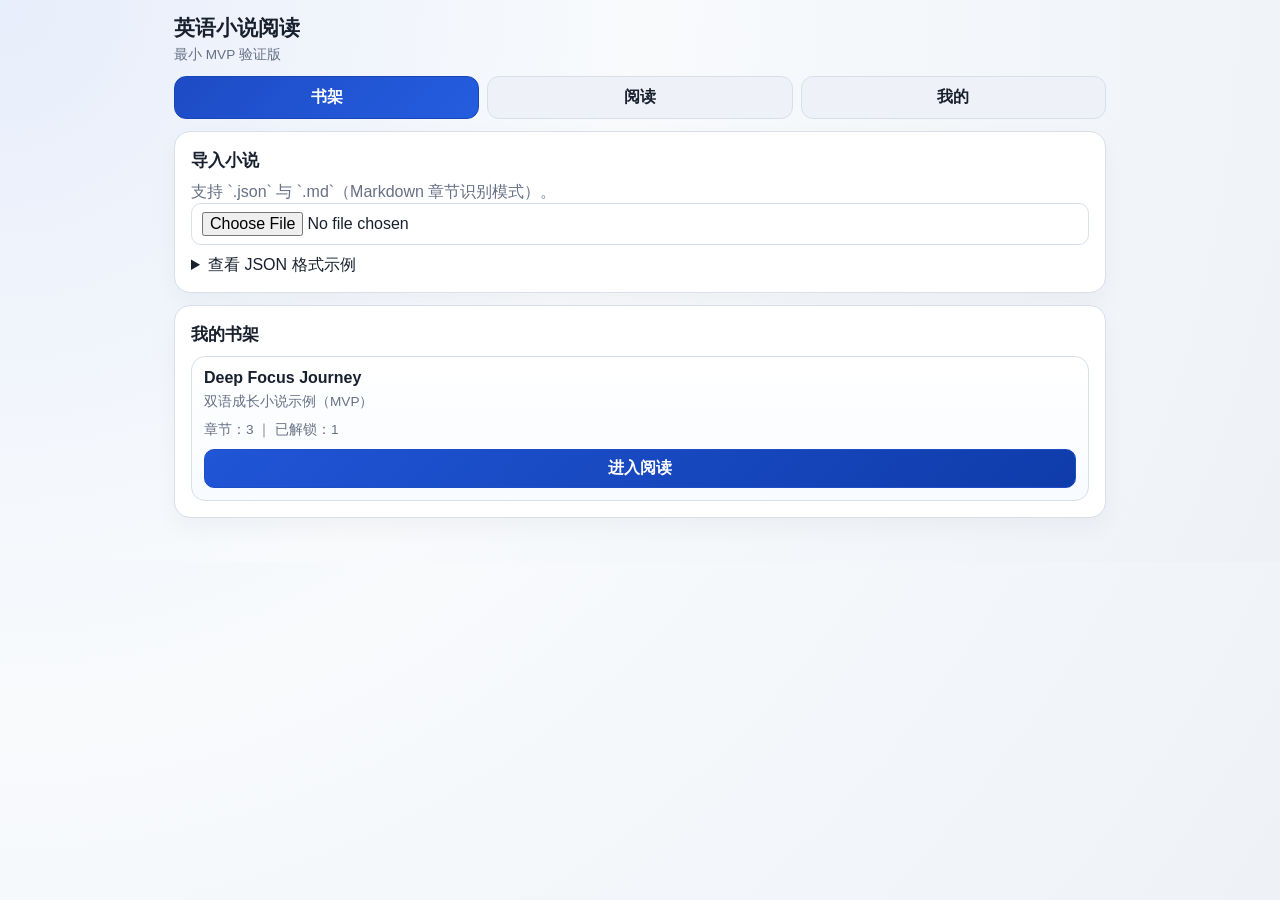
==== index.html @ e7a7b5a4 "first commit" ====
<!doctype html>
<html lang="zh-CN">
<head>
  <meta charset="utf-8">
  <meta name="viewport" content="width=device-width, initial-scale=1, viewport-fit=cover">
  <meta name="theme-color" content="#101318">
  <title>英语小说阅读 MVP</title>
  <link rel="stylesheet" href="./styles.css">
</head>
<body>
  <div class="app-shell">
    <header class="top-nav">
      <div class="brand">
        <h1>英语小说阅读</h1>
        <p>最小 MVP 验证版</p>
      </div>
    </header>

    <nav class="tabs">
      <button data-view="shelf" class="tab-button active">书架</button>
      <button data-view="reader" class="tab-button">阅读</button>
      <button data-view="profile" class="tab-button">我的</button>
    </nav>

    <main class="view-stack">
      <section id="shelf-view" class="view active">
        <div class="card" id="import-card">
          <h2>导入小说</h2>
          <p class="hint">支持 `.json` 与 `.md`（Markdown 章节识别模式）。</p>
          <input id="book-import" type="file" accept=".json,.md,.markdown,text/markdown,application/json">
          <details class="format-details">
            <summary>查看 JSON 格式示例</summary>
            <pre>{
  "id": "book-001",
  "title": "My Novel",
  "wordGoal": 3500,
  "chapters": [
    {
      "title": "Chapter 1",
      "english": "English text...",
      "chinese": "中文文本...",
      "targetWords": [
        {"word": "focus", "translation": "专注"}
      ]
    }
  ]
}</pre>
          </details>
        </div>
        <div class="card">
          <h2>我的书架</h2>
          <div id="bookshelf-list" class="book-grid"></div>
        </div>
      </section>

      <section id="reader-view" class="view reader-view">
        <div id="reader-stage" class="reader-stage ui-hidden">
          <div class="reader-top-bar reader-ui-layer">
            <button id="reader-back" class="ghost-button">返回书架</button>
            <div class="reader-title-block">
              <h2 id="reader-book-title">未选择小说</h2>
              <p id="reader-chapter-title" class="hint">请选择一本书开始阅读</p>
            </div>
            <button id="focus-mode-button" class="ghost-button">专注模式</button>
          </div>

          <div id="reading-panel" class="reading-panel" aria-live="polite"></div>

          <div id="translation-card" class="translation-card hidden reader-ui-layer">
            <div>
              <strong id="translation-word"></strong>
              <p id="translation-meaning"></p>
            </div>
            <button id="speak-word" class="ghost-button">发音</button>
          </div>

          <div id="reader-bottom-sheet" class="reader-bottom-sheet reader-ui-layer">
            <div class="reader-head-inline">
              <select id="chapter-select" aria-label="章节选择"></select>
              <span id="page-indicator">0 / 0</span>
            </div>

            <div class="reader-controls">
              <label>字体
                <input id="font-size" type="range" min="16" max="30" value="20">
              </label>
              <label>
                行距
                <input id="line-height" type="range" min="1.4" max="2.2" step="0.1" value="1.7">
              </label>
              <label class="inline-switch">
                <input id="show-chinese" type="checkbox">
                显示中文对照
              </label>
            </div>

            <div id="chinese-panel" class="chinese-panel hidden"></div>

            <div class="pager">
              <button id="prev-page">上一页</button>
              <button id="next-page">下一页</button>
            </div>

            <div class="chapter-nav">
              <button id="prev-chapter">上一章</button>
              <button id="next-chapter">下一章</button>
            </div>

            <div class="chapter-gate">
              <p id="gate-status">前 30 章需单词过关后解锁下一章。</p>
              <button id="start-quiz" class="primary-button">本章单词过关</button>
            </div>
          </div>
        </div>
      </section>

      <section id="profile-view" class="view">
        <div class="card">
          <h2>学习信息</h2>
          <form id="profile-form" class="profile-form">
            <label>年龄
              <input id="profile-age" type="number" min="7" max="99">
            </label>
            <label>阶段
              <select id="profile-stage">
                <option value="初中">初中</option>
                <option value="高中">高中</option>
                <option value="大学">大学</option>
              </select>
            </label>
            <label>选课方向
              <input id="profile-track" type="text" placeholder="如：理科/文科/综合">
            </label>
            <button type="submit" class="primary-button">保存</button>
          </form>
        </div>

        <div class="card">
          <h2>词汇掌握进度</h2>
          <p id="progress-label">0 / 3500</p>
          <div class="progress-bar">
            <div id="progress-fill"></div>
          </div>
        </div>
      </section>
    </main>
  </div>

  <dialog id="quiz-dialog">
    <form id="quiz-form" method="dialog">
      <h3>章节单词过关</h3>
      <p id="quiz-subtitle"></p>
      <div id="quiz-questions"></div>
      <div class="dialog-actions">
        <button value="cancel" type="button" id="cancel-quiz">取消</button>
        <button value="submit" type="submit" class="primary-button">提交</button>
      </div>
    </form>
  </dialog>

  <dialog id="focus-dialog">
    <h3>iPhone 锁机建议（引导式访问）</h3>
    <ol>
      <li>打开 iPhone「设置 > 辅助功能 > 引导式访问」并启用。</li>
      <li>将密码设置好，回到本 App 页面。</li>
      <li>三击侧边键，选择引导式访问开始，即可限制离开当前页面。</li>
      <li>结束时再次三击侧边键并输入密码。</li>
    </ol>
    <div class="dialog-actions">
      <button id="close-focus-dialog">知道了</button>
    </div>
  </dialog>

  <dialog id="comment-input-dialog" class="comment-dialog">
    <form id="comment-input-form" method="dialog">
      <h3>添加评论</h3>
      <p id="comment-anchor-preview" class="hint"></p>
      <textarea id="comment-text" rows="4" maxlength="200" placeholder="输入评论内容（最多200字）" required></textarea>
      <div class="dialog-actions">
        <button type="button" id="cancel-comment-input">取消</button>
        <button type="submit" class="primary-button">发布</button>
      </div>
    </form>
  </dialog>

  <dialog id="comment-list-dialog" class="comment-list-dialog">
    <div class="comment-sheet">
      <div class="comment-sheet-head">
        <h3 id="comment-list-title">全部评论</h3>
        <button id="close-comment-list" class="ghost-button">关闭</button>
      </div>
      <p id="comment-list-anchor" class="hint"></p>
      <div id="comment-list-body" class="comment-list-body"></div>
      <div class="dialog-actions">
        <button id="add-comment-from-list" class="primary-button">我也说一句</button>
      </div>
    </div>
  </dialog>

  <script src="./config.js"></script>
  <script src="./app.js" defer></script>
</body>
</html>
---- styles.css ----
:root {
  --bg: #f2f4f8;
  --panel: #ffffff;
  --ink: #18202e;
  --muted: #667085;
  --line: #d8dfe9;
  --accent: #2055d6;
  --accent-2: #0f3caa;
  --ok: #0f9d58;

  --reader-bg: #101318;
  --reader-ink: #c7ccd3;
  --reader-muted: #8892a2;
  --reader-panel: rgba(15, 20, 29, 0.88);
  --reader-line: rgba(255, 255, 255, 0.08);
  --badge: #f14b65;
}

* {
  box-sizing: border-box;
}

html,
body {
  margin: 0;
  padding: 0;
  min-height: 100%;
  background: radial-gradient(circle at top left, #e7eefb, #f8fafc 45%, #eef2f7);
  color: var(--ink);
  font-family: "PingFang SC", "SF Pro Display", "Microsoft YaHei", sans-serif;
}

.app-shell {
  width: min(960px, 100%);
  margin: 0 auto;
  padding: 14px 14px 32px;
}

.top-nav {
  display: flex;
  justify-content: space-between;
  align-items: center;
  gap: 12px;
  margin-bottom: 12px;
}

.brand h1 {
  margin: 0;
  font-size: 1.3rem;
}

.brand p {
  margin: 4px 0 0;
  color: var(--muted);
  font-size: 0.85rem;
}

.tabs {
  display: grid;
  grid-template-columns: repeat(3, 1fr);
  gap: 8px;
  margin-bottom: 12px;
}

.tab-button {
  border: 1px solid var(--line);
  background: #eef2f8;
  color: var(--ink);
  padding: 10px;
  border-radius: 12px;
  font-weight: 600;
}

.tab-button.active {
  background: linear-gradient(135deg, #1e4bc5, #245ddf);
  color: #fff;
  border-color: #1845b7;
}

.view {
  display: none;
}

.view.active {
  display: block;
}

.card {
  background: var(--panel);
  border: 1px solid var(--line);
  border-radius: 16px;
  padding: 16px;
  margin-bottom: 12px;
  box-shadow: 0 10px 24px rgba(18, 31, 53, 0.04);
}

.card h2 {
  margin: 0 0 10px;
  font-size: 1.08rem;
}

.hint {
  margin: 0;
  color: var(--muted);
}

.format-details {
  margin-top: 10px;
}

.format-details pre {
  overflow: auto;
  background: #f8fafc;
  border: 1px solid var(--line);
  border-radius: 8px;
  padding: 10px;
  font-size: 0.76rem;
}

.book-grid {
  display: grid;
  grid-template-columns: repeat(auto-fit, minmax(220px, 1fr));
  gap: 10px;
}

.book-item {
  border: 1px solid var(--line);
  border-radius: 14px;
  padding: 12px;
  background: linear-gradient(180deg, #ffffff, #f8fbff);
}

.book-item h3 {
  margin: 0 0 6px;
  font-size: 1rem;
}

.book-item p {
  margin: 0 0 10px;
  color: var(--muted);
  font-size: 0.85rem;
}

.book-item button {
  width: 100%;
}

.reader-view.active {
  display: block;
}

.reader-stage {
  position: fixed;
  inset: 0;
  z-index: 40;
  background: linear-gradient(180deg, #12161d, #0f1319);
  color: var(--reader-ink);
  display: block;
  overflow: hidden;
  --reader-sheet-height: 320px;
  padding-top: env(safe-area-inset-top, 0px);
  padding-bottom: env(safe-area-inset-bottom, 0px);
}

.reader-ui-layer {
  transition: opacity 180ms ease, transform 180ms ease;
}

.reader-stage.ui-hidden .reader-ui-layer {
  opacity: 0;
  pointer-events: none;
}

.reader-stage.ui-hidden .reader-top-bar {
  transform: translateY(-120%);
}

.reader-stage.ui-hidden .reader-bottom-sheet {
  transform: translateY(115%);
}

.reader-stage.ui-hidden .translation-card {
  transform: translateY(120%);
}

.reader-top-bar {
  position: absolute;
  left: 0;
  right: 0;
  top: env(safe-area-inset-top, 0px);
  z-index: 30;
  display: flex;
  align-items: center;
  justify-content: space-between;
  gap: 8px;
  padding: 12px 14px 8px;
  background: linear-gradient(180deg, rgba(8, 10, 16, 0.7), rgba(8, 10, 16, 0));
}

.reader-top-bar h2 {
  margin: 0;
  font-size: 1.1rem;
  color: #f5f7fa;
}

.reader-title-block {
  flex: 1;
  min-width: 0;
}

.reader-title-block .hint {
  color: var(--reader-muted);
  white-space: nowrap;
  overflow: hidden;
  text-overflow: ellipsis;
}

.reading-panel {
  position: absolute;
  inset: 0;
  z-index: 10;
  overflow: auto;
  padding: calc(env(safe-area-inset-top, 0px) + 72px) clamp(12px, 2.5vw, 20px)
    calc(env(safe-area-inset-bottom, 0px) + var(--reader-sheet-height) + 16px);
  line-height: 1.82;
  font-size: 20px;
  color: var(--reader-ink);
  transition: opacity 180ms ease;
  -webkit-user-select: text;
  user-select: text;
}

.reader-stage.ui-hidden .reading-panel {
  padding-top: calc(env(safe-area-inset-top, 0px) + 16px);
  padding-bottom: calc(env(safe-area-inset-bottom, 0px) + 94px);
}

.reading-panel.fade {
  opacity: 0.45;
}

.paragraph {
  margin: 0 0 18px;
  position: relative;
  overflow-wrap: anywhere;
  word-break: break-word;
}

.word {
  cursor: pointer;
  border-radius: 4px;
}

.word:hover {
  background: rgba(54, 110, 239, 0.25);
}

.comment-badge {
  display: inline-flex;
  align-items: center;
  justify-content: center;
  min-width: 26px;
  height: 26px;
  margin-left: 8px;
  padding: 0 6px;
  border-radius: 999px;
  font-size: 0.78rem;
  border: 1px solid rgba(244, 88, 109, 0.9);
  background: rgba(241, 75, 101, 0.16);
  color: #ff6b82;
  vertical-align: text-bottom;
}

.comment-badge.hidden {
  display: none;
}

.translation-card {
  position: absolute;
  left: 14px;
  right: 14px;
  bottom: calc(env(safe-area-inset-bottom, 0px) + min(var(--reader-sheet-height), 58vh) + 12px);
  z-index: 27;
  margin: 0;
  padding: 10px;
  border: 1px solid rgba(56, 133, 255, 0.4);
  background: rgba(28, 53, 98, 0.65);
  border-radius: 12px;
  display: flex;
  justify-content: space-between;
  align-items: center;
  gap: 10px;
}

.translation-card p {
  margin: 4px 0 0;
  color: #dce9ff;
  line-height: 1.45;
}

.translation-card.hidden {
  display: none;
}

.reader-bottom-sheet {
  position: absolute;
  left: 0;
  right: 0;
  bottom: 0;
  z-index: 26;
  background: var(--reader-panel);
  border-top: 1px solid var(--reader-line);
  border-radius: 18px 18px 0 0;
  padding: 12px 14px calc(env(safe-area-inset-bottom, 0px) + 14px);
  backdrop-filter: blur(10px);
  max-height: 52vh;
  overflow: auto;
}

.reader-head-inline {
  display: flex;
  align-items: center;
  justify-content: space-between;
  gap: 8px;
}

.reader-head-inline select {
  flex: 1;
}

.reader-controls {
  display: grid;
  grid-template-columns: 1fr 1fr 1fr;
  gap: 8px;
  margin-top: 10px;
}

.reader-controls label {
  display: grid;
  gap: 6px;
  font-size: 0.85rem;
  color: #cad2de;
}

.chinese-panel {
  margin-top: 8px;
  max-height: 160px;
  overflow: auto;
  border: 1px dashed rgba(255, 255, 255, 0.16);
  border-radius: 12px;
  padding: 10px;
  color: #cad2de;
  background: rgba(255, 255, 255, 0.04);
  line-height: 1.7;
}

.chinese-panel.hidden {
  display: none;
}

.pager {
  margin-top: 10px;
  display: grid;
  grid-template-columns: 1fr 1fr;
  gap: 8px;
}

.chapter-nav {
  margin-top: 10px;
  display: grid;
  grid-template-columns: 1fr 1fr;
  gap: 8px;
}

.chapter-gate {
  margin-top: 10px;
  display: flex;
  align-items: center;
  justify-content: space-between;
  gap: 12px;
}

.chapter-gate p {
  margin: 0;
  color: #cdd6e3;
  font-size: 0.86rem;
}

.profile-form {
  display: grid;
  gap: 10px;
}

.inline-switch {
  display: flex;
  align-items: center;
  gap: 8px;
  border: 1px solid rgba(255, 255, 255, 0.18);
  border-radius: 10px;
  padding: 8px 10px;
  color: #d2d8e3;
  background: rgba(255, 255, 255, 0.06);
}

.inline-switch input {
  width: auto;
  margin: 0;
}

label input,
label select {
  margin-top: 4px;
}

textarea,
input,
select,
button {
  font: inherit;
}

textarea,
input,
select {
  width: 100%;
  border: 1px solid var(--line);
  border-radius: 10px;
  padding: 8px 10px;
  background: #fff;
}

.reader-stage textarea,
.reader-stage input,
.reader-stage select {
  border-color: rgba(255, 255, 255, 0.16);
  background: rgba(255, 255, 255, 0.08);
  color: #e9eef5;
}

button {
  border: 1px solid var(--line);
  background: #f2f5fb;
  padding: 8px 12px;
  border-radius: 10px;
  font-weight: 600;
  color: #22314f;
}

.reader-stage button {
  border-color: rgba(255, 255, 255, 0.2);
  background: rgba(255, 255, 255, 0.08);
  color: #e5eaf2;
}

button:disabled {
  opacity: 0.45;
}

.primary-button {
  background: linear-gradient(135deg, var(--accent), var(--accent-2));
  color: #fff;
  border-color: #1d4ec4;
}

.ghost-button {
  background: transparent;
}

.progress-bar {
  width: 100%;
  height: 14px;
  border: 1px solid var(--line);
  border-radius: 999px;
  background: #eef2fa;
  overflow: hidden;
}

#progress-fill {
  width: 0%;
  height: 100%;
  background: linear-gradient(90deg, #17a36b, #26be84);
  transition: width 200ms ease;
}

dialog {
  border: none;
  border-radius: 14px;
  max-width: min(560px, 92vw);
  width: 100%;
  padding: 16px;
}

dialog::backdrop {
  background: rgba(8, 15, 28, 0.45);
}

#quiz-questions {
  max-height: 48vh;
  overflow: auto;
}

.quiz-question {
  border: 1px solid var(--line);
  border-radius: 10px;
  padding: 10px;
  margin-bottom: 10px;
}

.quiz-question p {
  margin: 0 0 8px;
  font-weight: 600;
}

.quiz-question label {
  display: block;
  margin: 4px 0;
}

.dialog-actions {
  margin-top: 12px;
  display: flex;
  justify-content: flex-end;
  gap: 8px;
}

.comment-dialog textarea {
  width: 100%;
  border-radius: 10px;
  border: 1px solid #ccd4e2;
  padding: 10px;
}

.comment-list-dialog {
  max-width: min(760px, 100vw);
  width: 100%;
  margin: 0;
  padding: 0;
  border-radius: 18px 18px 0 0;
  align-self: end;
  background: #0e1218;
  color: #d9dee7;
}

.comment-sheet {
  padding: 14px;
}

.comment-sheet-head {
  display: flex;
  align-items: center;
  justify-content: space-between;
}

.comment-sheet-head h3 {
  margin: 0;
}

.comment-list-body {
  margin-top: 10px;
  max-height: 48vh;
  overflow: auto;
  display: grid;
  gap: 10px;
}

.comment-item {
  border: 1px solid rgba(255, 255, 255, 0.1);
  border-radius: 12px;
  padding: 10px;
  background: rgba(255, 255, 255, 0.03);
}

.comment-item p {
  margin: 0 0 8px;
  line-height: 1.55;
}

.comment-meta {
  color: #8f99aa;
  font-size: 0.8rem;
}

body.immersive-mode {
  background: #0f1319;
}

body.immersive-mode .top-nav,
body.immersive-mode .tabs {
  display: none;
}

body.immersive-mode .app-shell {
  width: 100%;
  margin: 0;
  padding: 0;
}

ol {
  margin: 0;
  padding-left: 20px;
  color: #26354f;
}

@media (max-width: 720px) {
  .app-shell {
    padding: 10px 10px 22px;
  }

  .reader-controls {
    grid-template-columns: 1fr;
  }

  .chapter-gate {
    display: grid;
  }

  .reading-panel {
    padding-left: 10px;
    padding-right: 10px;
    padding-bottom: calc(env(safe-area-inset-bottom, 0px) + var(--reader-sheet-height) + 12px);
    line-height: 1.78;
  }

  .reader-stage.ui-hidden .reading-panel {
    padding-top: calc(env(safe-area-inset-top, 0px) + 10px);
  }
}
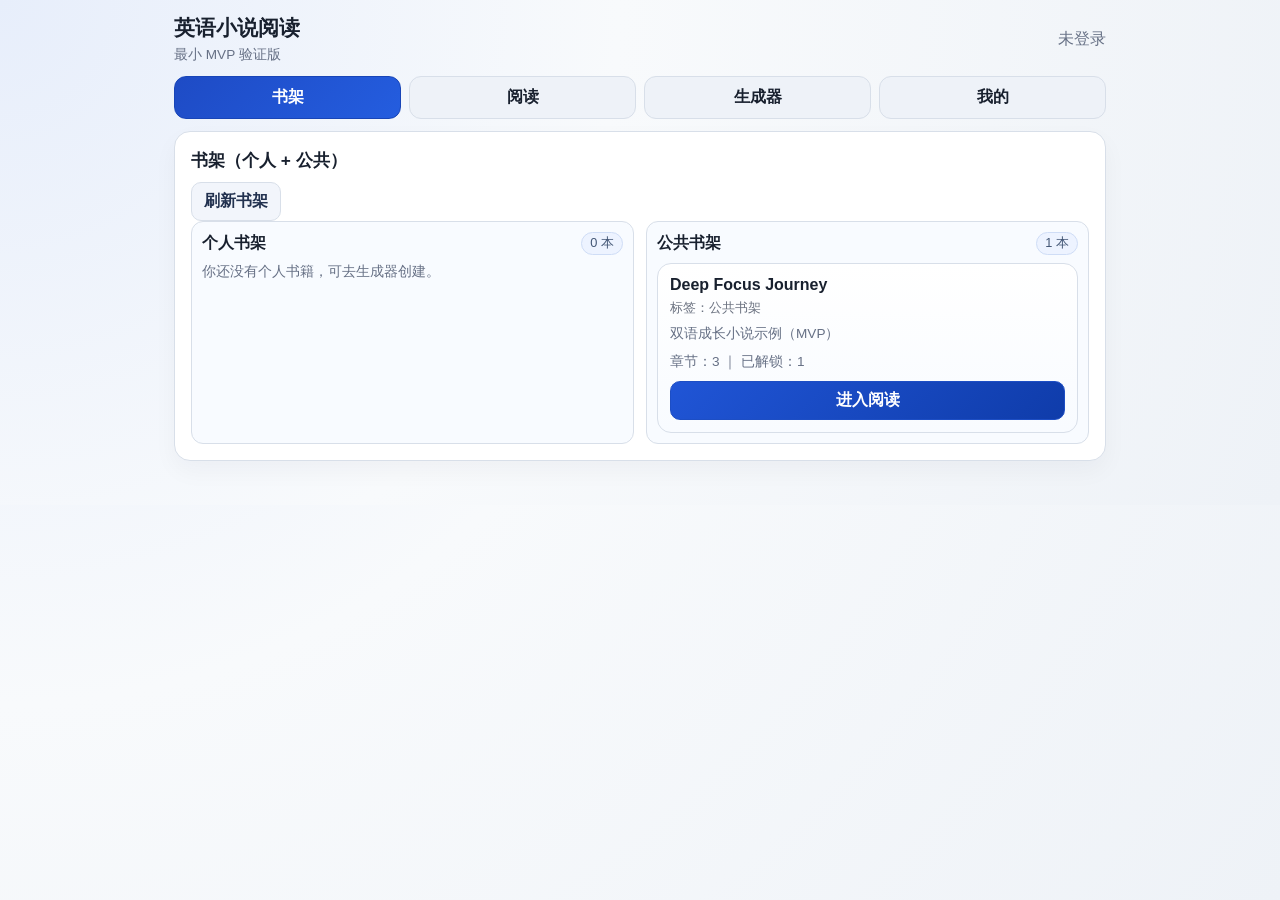
==== commit f355e6d5: "Fix &quot; corruption in reader highlight; add Playwright E2E smoke" ====
--- a/index.html
+++ b/index.html
@@ -4,8 +4,14 @@
   <meta charset="utf-8">
   <meta name="viewport" content="width=device-width, initial-scale=1, viewport-fit=cover">
   <meta name="theme-color" content="#101318">
+  <!-- Extra cache-busting for mobile webviews (e.g., WeChat) -->
+  <meta http-equiv="Cache-Control" content="no-store, no-cache, must-revalidate, proxy-revalidate, max-age=0">
+  <meta http-equiv="Pragma" content="no-cache">
+  <meta http-equiv="Expires" content="0">
+  <link rel="icon" href="data:,">
   <title>英语小说阅读 MVP</title>
-  <link rel="stylesheet" href="./styles.css">
+  <!-- NOTE: bump version when deploying to avoid stale caches -->
+  <link rel="stylesheet" href="./styles.css?v=20260214-3">
 </head>
 <body>
   <div class="app-shell">
@@ -14,11 +20,13 @@
         <h1>英语小说阅读</h1>
         <p>最小 MVP 验证版</p>
       </div>
+      <div id="auth-mini" class="hint">未登录</div>
     </header>
 
     <nav class="tabs">
       <button data-view="shelf" class="tab-button active">书架</button>
       <button data-view="reader" class="tab-button">阅读</button>
+      <button data-view="generator" class="tab-button">生成器</button>
       <button data-view="profile" class="tab-button">我的</button>
     </nav>
 
@@ -48,8 +56,16 @@
           </details>
         </div>
         <div class="card">
-          <h2>我的书架</h2>
-          <div id="bookshelf-list" class="book-grid"></div>
+          <h2>书架（个人 + 公共）</h2>
+          <div id="personal-book-actions" class="actions hidden">
+            <button id="toggle-manage-books" type="button">管理个人书架</button>
+            <button id="batch-delete-books" type="button">批量删除</button>
+            <button id="open-generator" type="button" class="primary-button">去生成器</button>
+          </div>
+          <div class="actions">
+            <button id="refresh-shelf" type="button">刷新书架</button>
+          </div>
+          <div id="bookshelf-list" class="book-grid bookshelf-layout"></div>
         </div>
       </section>
 
@@ -88,6 +104,17 @@
                 行距
                 <input id="line-height" type="range" min="1.4" max="2.2" step="0.1" value="1.7">
               </label>
+              <label>
+                页面颜色
+                <select id="reader-theme">
+                  <option value="paper">纸张米黄</option>
+                  <option value="green">护眼绿色</option>
+                </select>
+              </label>
+              <label class="inline-switch">
+                <input id="night-mode" type="checkbox">
+                夜间模式
+              </label>
               <label class="inline-switch">
                 <input id="show-chinese" type="checkbox">
                 显示中文对照
@@ -115,6 +142,30 @@
       </section>
 
       <section id="profile-view" class="view">
+        <div class="card">
+          <h2>账号</h2>
+          <p id="auth-status-text" class="hint">未登录</p>
+          <form id="auth-form" class="profile-form">
+            <label>手机号（中国大陆）
+              <input id="auth-phone" type="tel" placeholder="13800138000">
+            </label>
+            <div class="actions">
+              <button id="send-otp" type="button">发送验证码</button>
+              <input id="auth-otp" type="text" inputmode="numeric" maxlength="6" placeholder="6位验证码">
+              <button id="verify-otp" type="button" class="primary-button">登录</button>
+              <button id="logout-button" type="button">退出登录</button>
+            </div>
+          </form>
+        </div>
+
+        <div class="card">
+          <h2>本月生成配额</h2>
+          <p id="quota-label">未登录</p>
+          <div class="progress-bar">
+            <div id="quota-fill"></div>
+          </div>
+        </div>
+
         <div class="card">
           <h2>学习信息</h2>
           <form id="profile-form" class="profile-form">
@@ -142,8 +193,28 @@
             <div id="progress-fill"></div>
           </div>
         </div>
+
+        <div class="card">
+          <h2>阅读历史</h2>
+          <p class="hint">按时间倒序，点击可跳转到对应章页</p>
+          <div id="reading-history-list" class="book-grid"></div>
+        </div>
+
+        <div class="card">
+          <h2>书架后台</h2>
+          <p class="hint">上传公共书籍后，读者刷新书架即可看到新书。</p>
+          <div class="actions">
+            <a href="/bookshelf-admin" class="primary-button" style="display:inline-flex;align-items:center;justify-content:center;text-decoration:none;">打开书架后台</a>
+          </div>
+        </div>
       </section>
     </main>
+
+    <nav id="bottom-nav" class="tabs hidden" style="margin-top:12px;">
+      <button data-bottom-nav="shelf" class="tab-button active">书架</button>
+      <button data-bottom-nav="generator" class="tab-button">生成器</button>
+      <button data-bottom-nav="profile" class="tab-button">我的</button>
+    </nav>
   </div>
 
   <dialog id="quiz-dialog">
@@ -197,7 +268,7 @@
     </div>
   </dialog>
 
-  <script src="./config.js"></script>
-  <script src="./app.js" defer></script>
+  <script src="./config.js?v=20260214-3"></script>
+  <script src="./app.js?v=20260214-3" defer></script>
 </body>
 </html>
--- a/styles.css
+++ b/styles.css
@@ -8,11 +8,17 @@
   --accent-2: #0f3caa;
   --ok: #0f9d58;
 
-  --reader-bg: #101318;
-  --reader-ink: #c7ccd3;
-  --reader-muted: #8892a2;
-  --reader-panel: rgba(15, 20, 29, 0.88);
-  --reader-line: rgba(255, 255, 255, 0.08);
+  --reader-bg: #efe2c8;
+  --reader-page: #f8eed8;
+  --reader-ink: #2f2719;
+  --reader-heading: #2f2719;
+  --reader-muted: #756950;
+  --reader-panel: rgba(226, 210, 175, 0.92);
+  --reader-line: rgba(112, 92, 58, 0.2);
+  --reader-top-bg: linear-gradient(180deg, rgba(245, 234, 207, 0.95), rgba(245, 234, 207, 0.1));
+  --reader-btn-bg: rgba(248, 240, 221, 0.88);
+  --reader-btn-border: rgba(114, 96, 63, 0.3);
+  --reader-btn-ink: #3d3222;
   --badge: #f14b65;
 }
 
@@ -57,9 +63,13 @@
 
 .tabs {
   display: grid;
-  grid-template-columns: repeat(3, 1fr);
+  grid-template-columns: repeat(auto-fit, minmax(96px, 1fr));
   gap: 8px;
   margin-bottom: 12px;
+}
+
+.tabs.hidden {
+  display: none;
 }
 
 .tab-button {
@@ -104,6 +114,22 @@
   color: var(--muted);
 }
 
+.hidden {
+  display: none !important;
+}
+
+.actions {
+  display: flex;
+  flex-wrap: wrap;
+  gap: 8px;
+  margin-top: 10px;
+}
+
+.actions input[type="text"],
+.actions input[type="tel"] {
+  min-width: 160px;
+}
+
 .format-details {
   margin-top: 10px;
 }
@@ -121,6 +147,46 @@
   display: grid;
   grid-template-columns: repeat(auto-fit, minmax(220px, 1fr));
   gap: 10px;
+}
+
+.bookshelf-layout {
+  display: grid;
+  gap: 12px;
+}
+
+.shelf-section {
+  border: 1px solid var(--line);
+  border-radius: 12px;
+  padding: 10px;
+  background: #f8fbff;
+}
+
+.shelf-section-head {
+  display: flex;
+  align-items: center;
+  justify-content: space-between;
+  gap: 8px;
+  margin-bottom: 8px;
+}
+
+.shelf-section-head h3 {
+  margin: 0;
+  font-size: 0.98rem;
+}
+
+.shelf-count {
+  font-size: 0.8rem;
+  color: #425675;
+  background: #edf3ff;
+  border: 1px solid #cfddf6;
+  border-radius: 999px;
+  padding: 2px 8px;
+}
+
+.shelf-empty {
+  margin: 0;
+  font-size: 0.85rem;
+  color: var(--muted);
 }
 
 .book-item {
@@ -153,13 +219,56 @@
   position: fixed;
   inset: 0;
   z-index: 40;
-  background: linear-gradient(180deg, #12161d, #0f1319);
+  background: var(--reader-bg);
   color: var(--reader-ink);
   display: block;
   overflow: hidden;
   --reader-sheet-height: 320px;
   padding-top: env(safe-area-inset-top, 0px);
   padding-bottom: env(safe-area-inset-bottom, 0px);
+  transition: background 180ms ease, color 180ms ease;
+}
+
+.reader-stage[data-reader-theme="paper"][data-night="0"] {
+  --reader-bg: #ece0c7;
+  --reader-page: #f8eed8;
+  --reader-ink: #2f2719;
+  --reader-heading: #2f2719;
+  --reader-muted: #756950;
+  --reader-panel: rgba(226, 210, 175, 0.92);
+  --reader-line: rgba(112, 92, 58, 0.2);
+  --reader-top-bg: linear-gradient(180deg, rgba(245, 234, 207, 0.95), rgba(245, 234, 207, 0.1));
+  --reader-btn-bg: rgba(248, 240, 221, 0.88);
+  --reader-btn-border: rgba(114, 96, 63, 0.3);
+  --reader-btn-ink: #3d3222;
+}
+
+.reader-stage[data-reader-theme="green"][data-night="0"] {
+  --reader-bg: #dbe8d5;
+  --reader-page: #edf5e8;
+  --reader-ink: #243224;
+  --reader-heading: #223021;
+  --reader-muted: #5a6f59;
+  --reader-panel: rgba(212, 228, 203, 0.9);
+  --reader-line: rgba(71, 106, 69, 0.2);
+  --reader-top-bg: linear-gradient(180deg, rgba(225, 240, 217, 0.95), rgba(225, 240, 217, 0.1));
+  --reader-btn-bg: rgba(236, 245, 230, 0.9);
+  --reader-btn-border: rgba(66, 109, 63, 0.26);
+  --reader-btn-ink: #294126;
+}
+
+.reader-stage[data-night="1"] {
+  --reader-bg: linear-gradient(180deg, #12161d, #0f1319);
+  --reader-page: #141b26;
+  --reader-ink: #c7ccd3;
+  --reader-heading: #f5f7fa;
+  --reader-muted: #8892a2;
+  --reader-panel: rgba(15, 20, 29, 0.88);
+  --reader-line: rgba(255, 255, 255, 0.08);
+  --reader-top-bg: linear-gradient(180deg, rgba(8, 10, 16, 0.76), rgba(8, 10, 16, 0));
+  --reader-btn-bg: rgba(255, 255, 255, 0.08);
+  --reader-btn-border: rgba(255, 255, 255, 0.2);
+  --reader-btn-ink: #e5eaf2;
 }
 
 .reader-ui-layer {
@@ -194,13 +303,13 @@
   justify-content: space-between;
   gap: 8px;
   padding: 12px 14px 8px;
-  background: linear-gradient(180deg, rgba(8, 10, 16, 0.7), rgba(8, 10, 16, 0));
+  background: var(--reader-top-bg);
 }
 
 .reader-top-bar h2 {
   margin: 0;
   font-size: 1.1rem;
-  color: #f5f7fa;
+  color: var(--reader-heading);
 }
 
 .reader-title-block {
@@ -219,18 +328,67 @@
   position: absolute;
   inset: 0;
   z-index: 10;
-  overflow: auto;
-  padding: calc(env(safe-area-inset-top, 0px) + 72px) clamp(12px, 2.5vw, 20px)
-    calc(env(safe-area-inset-bottom, 0px) + var(--reader-sheet-height) + 16px);
-  line-height: 1.82;
-  font-size: 20px;
-  color: var(--reader-ink);
+  overflow-x: auto;
+  overflow-y: hidden;
+  padding: 0;
+  scroll-snap-type: x mandatory;
+  scroll-behavior: smooth;
+  -webkit-overflow-scrolling: touch;
+  overscroll-behavior-x: contain;
+  overscroll-behavior-y: none;
   transition: opacity 180ms ease;
   -webkit-user-select: text;
   user-select: text;
+  touch-action: pan-x;
+  scrollbar-width: none;
+}
+
+.reading-panel::-webkit-scrollbar {
+  display: none;
+}
+
+.page-track {
+  display: flex;
+  height: 100%;
+  min-height: 100%;
+  will-change: transform;
+}
+
+.page-frame {
+  flex: 0 0 100%;
+  width: 100%;
+  height: 100%;
+  scroll-snap-align: start;
+  scroll-snap-stop: always;
+  /* When UI is visible, reserve space for top bar + bottom sheet so text is never covered. */
+  padding: calc(env(safe-area-inset-top, 0px) + 72px) clamp(12px, 2.5vw, 20px)
+    calc(env(safe-area-inset-bottom, 0px) + var(--reader-sheet-height) + 16px);
+  background: var(--reader-page);
+  overflow: hidden;
+}
+
+.page-content {
+  color: var(--reader-ink);
+  font-size: var(--reader-font-size, 20px);
+  line-height: var(--reader-line-height, 1.7);
+  height: 100%;
+  /* Never vertical-scroll inside a page. Pages should be fully paginated. */
+  overflow: hidden;
+  -webkit-overflow-scrolling: touch;
+  scrollbar-width: none;
+  text-rendering: optimizeLegibility;
+}
+
+.page-content::-webkit-scrollbar {
+  display: none;
 }
 
 .reader-stage.ui-hidden .reading-panel {
+  overflow-y: hidden;
+}
+
+.reader-stage.ui-hidden .page-frame {
+  /* UI hidden: use a smaller fixed padding so more text fits per page. */
   padding-top: calc(env(safe-area-inset-top, 0px) + 16px);
   padding-bottom: calc(env(safe-area-inset-bottom, 0px) + 94px);
 }
@@ -283,8 +441,9 @@
   z-index: 27;
   margin: 0;
   padding: 10px;
-  border: 1px solid rgba(56, 133, 255, 0.4);
-  background: rgba(28, 53, 98, 0.65);
+  border: 1px solid var(--reader-line);
+  background: var(--reader-page);
+  background: color-mix(in srgb, var(--reader-page) 88%, transparent);
   border-radius: 12px;
   display: flex;
   justify-content: space-between;
@@ -294,7 +453,7 @@
 
 .translation-card p {
   margin: 4px 0 0;
-  color: #dce9ff;
+  color: var(--reader-muted);
   line-height: 1.45;
 }
 
@@ -330,7 +489,7 @@
 
 .reader-controls {
   display: grid;
-  grid-template-columns: 1fr 1fr 1fr;
+  grid-template-columns: repeat(auto-fit, minmax(120px, 1fr));
   gap: 8px;
   margin-top: 10px;
 }
@@ -339,18 +498,19 @@
   display: grid;
   gap: 6px;
   font-size: 0.85rem;
-  color: #cad2de;
+  color: var(--reader-muted);
 }
 
 .chinese-panel {
   margin-top: 8px;
   max-height: 160px;
   overflow: auto;
-  border: 1px dashed rgba(255, 255, 255, 0.16);
+  border: 1px dashed var(--reader-line);
   border-radius: 12px;
   padding: 10px;
-  color: #cad2de;
-  background: rgba(255, 255, 255, 0.04);
+  color: var(--reader-muted);
+  background: var(--reader-page);
+  background: color-mix(in srgb, var(--reader-page) 84%, transparent);
   line-height: 1.7;
 }
 
@@ -447,9 +607,13 @@
 }
 
 .reader-stage button {
-  border-color: rgba(255, 255, 255, 0.2);
-  background: rgba(255, 255, 255, 0.08);
-  color: #e5eaf2;
+  border-color: var(--reader-btn-border);
+  background: var(--reader-btn-bg);
+  color: var(--reader-btn-ink);
+}
+
+.reader-stage .primary-button {
+  color: #fff;
 }
 
 button:disabled {
@@ -614,14 +778,9 @@
     display: grid;
   }
 
-  .reading-panel {
-    padding-left: 10px;
-    padding-right: 10px;
+  .page-frame {
+    padding-left: 12px;
+    padding-right: 12px;
     padding-bottom: calc(env(safe-area-inset-bottom, 0px) + var(--reader-sheet-height) + 12px);
-    line-height: 1.78;
   }
-
-  .reader-stage.ui-hidden .reading-panel {
-    padding-top: calc(env(safe-area-inset-top, 0px) + 10px);
-  }
-}
+}
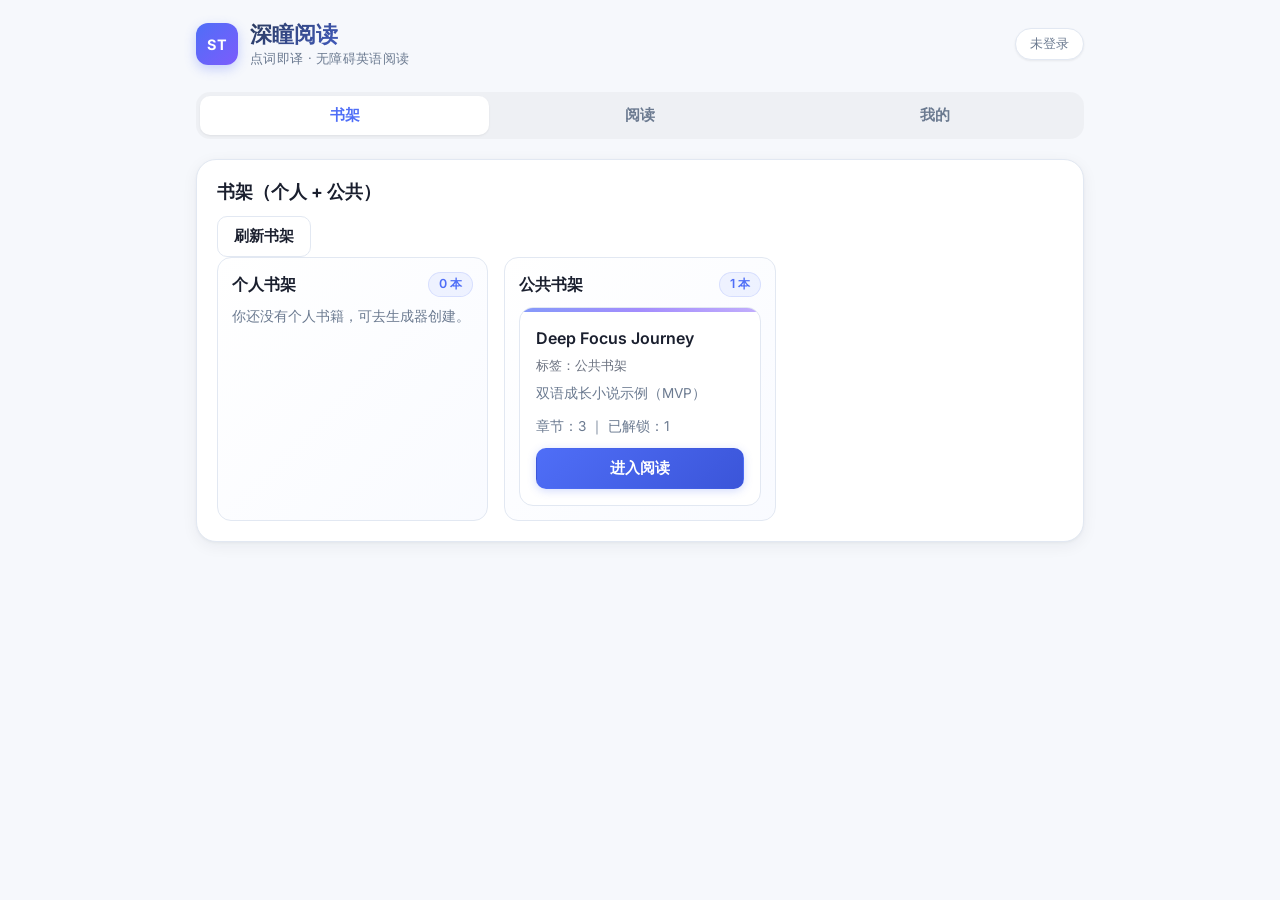
==== commit 1caabe9f: "feat: 全站前端美化 + 清理无用功能 - 重写 styles.css：统一设计系统、品牌色、微交互动效 - 品牌升级为"深瞳阅读"，增加 Logo 和渐变标题 - 优化所有页面（admin、no" ====
--- a/index.html
+++ b/index.html
@@ -9,24 +9,29 @@
   <meta http-equiv="Pragma" content="no-cache">
   <meta http-equiv="Expires" content="0">
   <link rel="icon" href="data:,">
-  <title>英语小说阅读 MVP</title>
+  <title>深瞳阅读 — 英语小说无障碍阅读</title>
   <!-- NOTE: bump version when deploying to avoid stale caches -->
-  <link rel="stylesheet" href="./styles.css?v=20260214-3">
+  <link rel="stylesheet" href="./styles.css?v=20260402-1">
+  <link rel="preconnect" href="https://fonts.googleapis.com">
+  <link rel="preconnect" href="https://fonts.gstatic.com" crossorigin>
+  <link href="https://fonts.googleapis.com/css2?family=Inter:wght@400;500;600;700&display=swap" rel="stylesheet">
 </head>
 <body>
   <div class="app-shell">
     <header class="top-nav">
       <div class="brand">
-        <h1>英语小说阅读</h1>
-        <p>最小 MVP 验证版</p>
-      </div>
-      <div id="auth-mini" class="hint">未登录</div>
+        <div class="brand-logo">ST</div>
+        <div>
+          <h1>深瞳阅读</h1>
+          <p>点词即译 · 无障碍英语阅读</p>
+        </div>
+      </div>
+      <div id="auth-mini" class="auth-pill">未登录</div>
     </header>
 
     <nav class="tabs">
       <button data-view="shelf" class="tab-button active">书架</button>
       <button data-view="reader" class="tab-button">阅读</button>
-      <button data-view="generator" class="tab-button">生成器</button>
       <button data-view="profile" class="tab-button">我的</button>
     </nav>
 
@@ -268,7 +273,7 @@
     </div>
   </dialog>
 
-  <script src="./config.js?v=20260214-3"></script>
-  <script src="./app.js?v=20260214-3" defer></script>
+  <script src="./config.js?v=20260402-1"></script>
+  <script src="./app.js?v=20260402-1" defer></script>
 </body>
 </html>
--- a/styles.css
+++ b/styles.css
@@ -1,13 +1,22 @@
+/* ===== Design System — 深瞳阅读 ===== */
 :root {
-  --bg: #f2f4f8;
+  /* Surface & text */
+  --bg: #f6f8fc;
   --panel: #ffffff;
-  --ink: #18202e;
-  --muted: #667085;
-  --line: #d8dfe9;
-  --accent: #2055d6;
-  --accent-2: #0f3caa;
-  --ok: #0f9d58;
-
+  --ink: #1a1f2e;
+  --muted: #6b7a90;
+  --line: #e2e8f2;
+
+  /* Brand */
+  --accent: #4f6ef7;
+  --accent-2: #3b55d9;
+  --accent-soft: rgba(79, 110, 247, 0.08);
+  --accent-glow: rgba(79, 110, 247, 0.18);
+  --ok: #22c55e;
+  --ok-soft: rgba(34, 197, 94, 0.1);
+  --badge: #f14b65;
+
+  /* Reader palette */
   --reader-bg: #efe2c8;
   --reader-page: #f8eed8;
   --reader-ink: #2f2719;
@@ -19,7 +28,15 @@
   --reader-btn-bg: rgba(248, 240, 221, 0.88);
   --reader-btn-border: rgba(114, 96, 63, 0.3);
   --reader-btn-ink: #3d3222;
-  --badge: #f14b65;
+
+  /* Radii & shadows */
+  --radius-sm: 10px;
+  --radius-md: 14px;
+  --radius-lg: 20px;
+  --shadow-sm: 0 1px 3px rgba(0,0,0,0.04), 0 1px 2px rgba(0,0,0,0.03);
+  --shadow-md: 0 4px 16px rgba(18, 31, 53, 0.06), 0 1px 3px rgba(0,0,0,0.04);
+  --shadow-lg: 0 12px 40px rgba(18, 31, 53, 0.08), 0 4px 12px rgba(0,0,0,0.04);
+  --shadow-glow: 0 0 0 3px var(--accent-glow);
 }
 
 * {
@@ -30,42 +47,103 @@
 body {
   margin: 0;
   padding: 0;
+  height: 100%;
   min-height: 100%;
-  background: radial-gradient(circle at top left, #e7eefb, #f8fafc 45%, #eef2f7);
+  background: var(--bg);
   color: var(--ink);
-  font-family: "PingFang SC", "SF Pro Display", "Microsoft YaHei", sans-serif;
-}
-
+  font-family: "Inter", "PingFang SC", "SF Pro Display", "Microsoft YaHei", sans-serif;
+  -webkit-font-smoothing: antialiased;
+  -moz-osx-font-smoothing: grayscale;
+}
+
+/* Subtle animated gradient background */
+body::before {
+  content: '';
+  position: fixed;
+  inset: 0;
+  z-index: -1;
+  background:
+    radial-gradient(ellipse 800px 600px at 10% 0%, rgba(79, 110, 247, 0.06), transparent),
+    radial-gradient(ellipse 600px 400px at 90% 10%, rgba(168, 130, 255, 0.05), transparent),
+    radial-gradient(ellipse 700px 500px at 50% 100%, rgba(79, 110, 247, 0.04), transparent);
+  pointer-events: none;
+}
+
+/* ===== Layout Shell ===== */
 .app-shell {
-  width: min(960px, 100%);
+  width: min(920px, 100%);
   margin: 0 auto;
-  padding: 14px 14px 32px;
-}
-
+  padding: 16px 16px 40px;
+}
+
+/* ===== Top Navigation ===== */
 .top-nav {
   display: flex;
   justify-content: space-between;
   align-items: center;
+  gap: 16px;
+  margin-bottom: 20px;
+  padding: 4px 0;
+}
+
+.brand {
+  display: flex;
+  align-items: center;
   gap: 12px;
-  margin-bottom: 12px;
+}
+
+.brand-logo {
+  width: 42px;
+  height: 42px;
+  border-radius: 12px;
+  background: linear-gradient(135deg, #4f6ef7, #7c5cfc);
+  color: #fff;
+  font-weight: 700;
+  font-size: 0.9rem;
+  letter-spacing: 0.5px;
+  display: flex;
+  align-items: center;
+  justify-content: center;
+  box-shadow: 0 4px 12px rgba(79, 110, 247, 0.3);
+  flex-shrink: 0;
 }
 
 .brand h1 {
   margin: 0;
-  font-size: 1.3rem;
+  font-size: 1.35rem;
+  font-weight: 700;
+  background: linear-gradient(135deg, #2a3a5c, #4f6ef7);
+  -webkit-background-clip: text;
+  -webkit-text-fill-color: transparent;
+  background-clip: text;
 }
 
 .brand p {
-  margin: 4px 0 0;
+  margin: 2px 0 0;
   color: var(--muted);
-  font-size: 0.85rem;
-}
-
+  font-size: 0.8rem;
+  letter-spacing: 0.3px;
+}
+
+.auth-pill {
+  font-size: 0.82rem;
+  color: var(--muted);
+  background: var(--panel);
+  border: 1px solid var(--line);
+  border-radius: 999px;
+  padding: 6px 14px;
+  white-space: nowrap;
+  box-shadow: var(--shadow-sm);
+}
+
+/* ===== Tabs ===== */
 .tabs {
-  display: grid;
-  grid-template-columns: repeat(auto-fit, minmax(96px, 1fr));
-  gap: 8px;
-  margin-bottom: 12px;
+  display: flex;
+  gap: 6px;
+  margin-bottom: 20px;
+  background: rgba(0, 0, 0, 0.03);
+  border-radius: var(--radius-md);
+  padding: 4px;
 }
 
 .tabs.hidden {
@@ -73,56 +151,90 @@
 }
 
 .tab-button {
-  border: 1px solid var(--line);
-  background: #eef2f8;
+  flex: 1;
+  border: none;
+  background: transparent;
+  color: var(--muted);
+  padding: 10px 8px;
+  border-radius: var(--radius-sm);
+  font-weight: 600;
+  font-size: 0.92rem;
+  cursor: pointer;
+  transition: all 200ms ease;
+  position: relative;
+}
+
+.tab-button:hover {
   color: var(--ink);
-  padding: 10px;
-  border-radius: 12px;
-  font-weight: 600;
+  background: rgba(255, 255, 255, 0.6);
 }
 
 .tab-button.active {
-  background: linear-gradient(135deg, #1e4bc5, #245ddf);
-  color: #fff;
-  border-color: #1845b7;
-}
-
+  background: var(--panel);
+  color: var(--accent);
+  box-shadow: var(--shadow-sm);
+}
+
+/* ===== Views ===== */
 .view {
   display: none;
+  animation: fadeInUp 300ms ease;
 }
 
 .view.active {
   display: block;
 }
 
+@keyframes fadeInUp {
+  from {
+    opacity: 0;
+    transform: translateY(8px);
+  }
+  to {
+    opacity: 1;
+    transform: translateY(0);
+  }
+}
+
+/* ===== Cards ===== */
 .card {
   background: var(--panel);
   border: 1px solid var(--line);
-  border-radius: 16px;
-  padding: 16px;
-  margin-bottom: 12px;
-  box-shadow: 0 10px 24px rgba(18, 31, 53, 0.04);
+  border-radius: var(--radius-lg);
+  padding: 20px;
+  margin-bottom: 16px;
+  box-shadow: var(--shadow-md);
+  transition: box-shadow 200ms ease, transform 200ms ease;
+}
+
+.card:hover {
+  box-shadow: var(--shadow-lg);
 }
 
 .card h2 {
-  margin: 0 0 10px;
-  font-size: 1.08rem;
+  margin: 0 0 12px;
+  font-size: 1.1rem;
+  font-weight: 700;
+  color: var(--ink);
 }
 
 .hint {
   margin: 0;
   color: var(--muted);
+  font-size: 0.88rem;
+  line-height: 1.5;
 }
 
 .hidden {
   display: none !important;
 }
 
+/* ===== Actions ===== */
 .actions {
   display: flex;
   flex-wrap: wrap;
   gap: 8px;
-  margin-top: 10px;
+  margin-top: 12px;
 }
 
 .actions input[type="text"],
@@ -130,35 +242,45 @@
   min-width: 160px;
 }
 
+/* ===== Format Details ===== */
 .format-details {
-  margin-top: 10px;
+  margin-top: 12px;
+}
+
+.format-details summary {
+  cursor: pointer;
+  color: var(--accent);
+  font-size: 0.88rem;
+  font-weight: 500;
 }
 
 .format-details pre {
   overflow: auto;
   background: #f8fafc;
   border: 1px solid var(--line);
-  border-radius: 8px;
-  padding: 10px;
-  font-size: 0.76rem;
-}
-
+  border-radius: var(--radius-sm);
+  padding: 12px;
+  font-size: 0.78rem;
+  line-height: 1.6;
+}
+
+/* ===== Bookshelf ===== */
 .book-grid {
   display: grid;
-  grid-template-columns: repeat(auto-fit, minmax(220px, 1fr));
-  gap: 10px;
+  grid-template-columns: repeat(auto-fill, minmax(240px, 1fr));
+  gap: 12px;
 }
 
 .bookshelf-layout {
   display: grid;
-  gap: 12px;
+  gap: 16px;
 }
 
 .shelf-section {
   border: 1px solid var(--line);
-  border-radius: 12px;
-  padding: 10px;
-  background: #f8fbff;
+  border-radius: var(--radius-md);
+  padding: 14px;
+  background: linear-gradient(135deg, rgba(255,255,255,0.9), rgba(248,250,255,0.9));
 }
 
 .shelf-section-head {
@@ -166,51 +288,77 @@
   align-items: center;
   justify-content: space-between;
   gap: 8px;
-  margin-bottom: 8px;
+  margin-bottom: 10px;
 }
 
 .shelf-section-head h3 {
   margin: 0;
-  font-size: 0.98rem;
+  font-size: 1rem;
+  font-weight: 600;
 }
 
 .shelf-count {
-  font-size: 0.8rem;
-  color: #425675;
-  background: #edf3ff;
-  border: 1px solid #cfddf6;
+  font-size: 0.78rem;
+  color: var(--accent);
+  background: var(--accent-soft);
+  border: 1px solid rgba(79, 110, 247, 0.15);
   border-radius: 999px;
-  padding: 2px 8px;
+  padding: 3px 10px;
+  font-weight: 600;
 }
 
 .shelf-empty {
   margin: 0;
-  font-size: 0.85rem;
+  font-size: 0.88rem;
   color: var(--muted);
 }
 
+/* ===== Book Cards ===== */
 .book-item {
   border: 1px solid var(--line);
-  border-radius: 14px;
-  padding: 12px;
-  background: linear-gradient(180deg, #ffffff, #f8fbff);
+  border-radius: var(--radius-md);
+  padding: 16px;
+  background: var(--panel);
+  position: relative;
+  overflow: hidden;
+  transition: transform 200ms ease, box-shadow 200ms ease;
+}
+
+/* Decorative top color bar */
+.book-item::before {
+  content: '';
+  position: absolute;
+  top: 0;
+  left: 0;
+  right: 0;
+  height: 4px;
+  background: linear-gradient(90deg, #4f6ef7, #7c5cfc, #a78bfa);
+  opacity: 0.7;
+}
+
+.book-item:hover {
+  transform: translateY(-2px);
+  box-shadow: var(--shadow-lg);
 }
 
 .book-item h3 {
-  margin: 0 0 6px;
+  margin: 4px 0 8px;
   font-size: 1rem;
+  font-weight: 600;
 }
 
 .book-item p {
-  margin: 0 0 10px;
+  margin: 0 0 12px;
   color: var(--muted);
   font-size: 0.85rem;
+  line-height: 1.5;
 }
 
 .book-item button {
   width: 100%;
 }
 
+/* ===== Reader Stage ===== */
 .reader-view.active {
   display: block;
 }
@@ -218,6 +366,7 @@
 .reader-stage {
   position: fixed;
   inset: 0;
+  height: 100vh;
   z-index: 40;
   background: var(--reader-bg);
   color: var(--reader-ink);
@@ -226,7 +375,13 @@
   --reader-sheet-height: 320px;
   padding-top: env(safe-area-inset-top, 0px);
   padding-bottom: env(safe-area-inset-bottom, 0px);
-  transition: background 180ms ease, color 180ms ease;
+  transition: background 250ms ease, color 250ms ease;
+}
+
+@supports (height: 100dvh) {
+  .reader-stage {
+    height: 100dvh;
+  }
 }
 
 .reader-stage[data-reader-theme="paper"][data-night="0"] {
@@ -271,8 +426,9 @@
   --reader-btn-ink: #e5eaf2;
 }
 
+/* ===== Reader UI Transitions ===== */
 .reader-ui-layer {
-  transition: opacity 180ms ease, transform 180ms ease;
+  transition: opacity 250ms ease, transform 300ms cubic-bezier(0.4, 0, 0.2, 1);
 }
 
 .reader-stage.ui-hidden .reader-ui-layer {
@@ -292,6 +448,7 @@
   transform: translateY(120%);
 }
 
+/* ===== Reader Top Bar ===== */
 .reader-top-bar {
   position: absolute;
   left: 0;
@@ -301,14 +458,15 @@
   display: flex;
   align-items: center;
   justify-content: space-between;
-  gap: 8px;
-  padding: 12px 14px 8px;
+  gap: 10px;
+  padding: 14px 16px 10px;
   background: var(--reader-top-bg);
 }
 
 .reader-top-bar h2 {
   margin: 0;
-  font-size: 1.1rem;
+  font-size: 1.08rem;
+  font-weight: 600;
   color: var(--reader-heading);
 }
 
@@ -322,8 +480,10 @@
   white-space: nowrap;
   overflow: hidden;
   text-overflow: ellipsis;
-}
-
+  font-size: 0.82rem;
+}
+
+/* ===== Reading Panel ===== */
 .reading-panel {
   position: absolute;
   inset: 0;
@@ -336,7 +496,7 @@
   -webkit-overflow-scrolling: touch;
   overscroll-behavior-x: contain;
   overscroll-behavior-y: none;
-  transition: opacity 180ms ease;
+  transition: opacity 200ms ease;
   -webkit-user-select: text;
   user-select: text;
   touch-action: pan-x;
@@ -360,8 +520,7 @@
   height: 100%;
   scroll-snap-align: start;
   scroll-snap-stop: always;
-  /* When UI is visible, reserve space for top bar + bottom sheet so text is never covered. */
-  padding: calc(env(safe-area-inset-top, 0px) + 72px) clamp(12px, 2.5vw, 20px)
+  padding: calc(env(safe-area-inset-top, 0px) + 72px) clamp(14px, 3vw, 24px)
     calc(env(safe-area-inset-bottom, 0px) + var(--reader-sheet-height) + 16px);
   background: var(--reader-page);
   overflow: hidden;
@@ -372,7 +531,6 @@
   font-size: var(--reader-font-size, 20px);
   line-height: var(--reader-line-height, 1.7);
   height: 100%;
-  /* Never vertical-scroll inside a page. Pages should be fully paginated. */
   overflow: hidden;
   -webkit-overflow-scrolling: touch;
   scrollbar-width: none;
@@ -388,15 +546,15 @@
 }
 
 .reader-stage.ui-hidden .page-frame {
-  /* UI hidden: use a smaller fixed padding so more text fits per page. */
   padding-top: calc(env(safe-area-inset-top, 0px) + 16px);
-  padding-bottom: calc(env(safe-area-inset-bottom, 0px) + 94px);
+  padding-bottom: calc(env(safe-area-inset-bottom, 0px) + 48px);
 }
 
 .reading-panel.fade {
   opacity: 0.45;
 }
 
+/* ===== Paragraph & Words ===== */
 .paragraph {
   margin: 0 0 18px;
   position: relative;
@@ -407,12 +565,18 @@
 .word {
   cursor: pointer;
   border-radius: 4px;
+  transition: background 120ms ease;
 }
 
 .word:hover {
-  background: rgba(54, 110, 239, 0.25);
-}
-
+  background: rgba(79, 110, 247, 0.2);
+}
+
+.word:active {
+  background: rgba(79, 110, 247, 0.35);
+}
+
+/* ===== Comment Badge ===== */
 .comment-badge {
   display: inline-flex;
   align-items: center;
@@ -424,43 +588,52 @@
   border-radius: 999px;
   font-size: 0.78rem;
   border: 1px solid rgba(244, 88, 109, 0.9);
-  background: rgba(241, 75, 101, 0.16);
+  background: rgba(241, 75, 101, 0.12);
   color: #ff6b82;
   vertical-align: text-bottom;
+  font-weight: 600;
 }
 
 .comment-badge.hidden {
   display: none;
 }
 
+/* ===== Translation Card ===== */
 .translation-card {
   position: absolute;
-  left: 14px;
-  right: 14px;
-  bottom: calc(env(safe-area-inset-bottom, 0px) + min(var(--reader-sheet-height), 58vh) + 12px);
+  left: 16px;
+  right: 16px;
+  bottom: calc(env(safe-area-inset-bottom, 0px) + min(var(--reader-sheet-height), 58vh) + 14px);
   z-index: 27;
   margin: 0;
-  padding: 10px;
+  padding: 14px 16px;
   border: 1px solid var(--reader-line);
   background: var(--reader-page);
   background: color-mix(in srgb, var(--reader-page) 88%, transparent);
-  border-radius: 12px;
+  border-radius: var(--radius-md);
   display: flex;
   justify-content: space-between;
   align-items: center;
-  gap: 10px;
+  gap: 12px;
+  backdrop-filter: blur(8px);
+  box-shadow: 0 8px 24px rgba(0, 0, 0, 0.08);
+}
+
+.translation-card strong {
+  font-size: 1.1rem;
 }
 
 .translation-card p {
   margin: 4px 0 0;
   color: var(--reader-muted);
-  line-height: 1.45;
+  line-height: 1.5;
 }
 
 .translation-card.hidden {
   display: none;
 }
 
+/* ===== Reader Bottom Sheet ===== */
 .reader-bottom-sheet {
   position: absolute;
   left: 0;
@@ -469,18 +642,19 @@
   z-index: 26;
   background: var(--reader-panel);
   border-top: 1px solid var(--reader-line);
-  border-radius: 18px 18px 0 0;
-  padding: 12px 14px calc(env(safe-area-inset-bottom, 0px) + 14px);
-  backdrop-filter: blur(10px);
+  border-radius: 20px 20px 0 0;
+  padding: 14px 16px calc(env(safe-area-inset-bottom, 0px) + 16px);
+  backdrop-filter: blur(12px);
   max-height: 52vh;
   overflow: auto;
+  box-shadow: 0 -4px 20px rgba(0, 0, 0, 0.06);
 }
 
 .reader-head-inline {
   display: flex;
   align-items: center;
   justify-content: space-between;
-  gap: 8px;
+  gap: 10px;
 }
 
 .reader-head-inline select {
@@ -489,9 +663,9 @@
 
 .reader-controls {
   display: grid;
-  grid-template-columns: repeat(auto-fit, minmax(120px, 1fr));
-  gap: 8px;
-  margin-top: 10px;
+  grid-template-columns: repeat(auto-fit, minmax(130px, 1fr));
+  gap: 10px;
+  margin-top: 12px;
 }
 
 .reader-controls label {
@@ -499,15 +673,17 @@
   gap: 6px;
   font-size: 0.85rem;
   color: var(--reader-muted);
-}
-
+  font-weight: 500;
+}
+
+/* ===== Chinese Panel ===== */
 .chinese-panel {
-  margin-top: 8px;
+  margin-top: 10px;
   max-height: 160px;
   overflow: auto;
   border: 1px dashed var(--reader-line);
-  border-radius: 12px;
-  padding: 10px;
+  border-radius: var(--radius-md);
+  padding: 12px;
   color: var(--reader-muted);
   background: var(--reader-page);
   background: color-mix(in srgb, var(--reader-page) 84%, transparent);
@@ -518,8 +694,9 @@
   display: none;
 }
 
+/* ===== Pager & Chapter Nav ===== */
 .pager {
-  margin-top: 10px;
+  margin-top: 12px;
   display: grid;
   grid-template-columns: 1fr 1fr;
   gap: 8px;
@@ -533,7 +710,7 @@
 }
 
 .chapter-gate {
-  margin-top: 10px;
+  margin-top: 12px;
   display: flex;
   align-items: center;
   justify-content: space-between;
@@ -546,9 +723,10 @@
   font-size: 0.86rem;
 }
 
+/* ===== Profile ===== */
 .profile-form {
   display: grid;
-  gap: 10px;
+  gap: 12px;
 }
 
 .inline-switch {
@@ -556,10 +734,16 @@
   align-items: center;
   gap: 8px;
   border: 1px solid rgba(255, 255, 255, 0.18);
-  border-radius: 10px;
-  padding: 8px 10px;
+  border-radius: var(--radius-sm);
+  padding: 8px 12px;
   color: #d2d8e3;
   background: rgba(255, 255, 255, 0.06);
+  cursor: pointer;
+  transition: background 150ms ease;
+}
+
+.inline-switch:hover {
+  background: rgba(255, 255, 255, 0.1);
 }
 
 .inline-switch input {
@@ -572,6 +756,7 @@
   margin-top: 4px;
 }
 
+/* ===== Form Controls ===== */
 textarea,
 input,
 select,
@@ -584,9 +769,19 @@
 select {
   width: 100%;
   border: 1px solid var(--line);
-  border-radius: 10px;
-  padding: 8px 10px;
+  border-radius: var(--radius-sm);
+  padding: 10px 12px;
   background: #fff;
+  transition: border-color 150ms ease, box-shadow 150ms ease;
+  font-size: 0.95rem;
+}
+
+textarea:focus,
+input:focus,
+select:focus {
+  outline: none;
+  border-color: var(--accent);
+  box-shadow: var(--shadow-glow);
 }
 
 .reader-stage textarea,
@@ -597,13 +792,36 @@
   color: #e9eef5;
 }
 
+.reader-stage textarea:focus,
+.reader-stage input:focus,
+.reader-stage select:focus {
+  border-color: rgba(255, 255, 255, 0.35);
+  box-shadow: 0 0 0 3px rgba(255, 255, 255, 0.08);
+}
+
+/* ===== Buttons ===== */
 button {
   border: 1px solid var(--line);
-  background: #f2f5fb;
-  padding: 8px 12px;
-  border-radius: 10px;
+  background: var(--panel);
+  padding: 10px 16px;
+  border-radius: var(--radius-sm);
   font-weight: 600;
-  color: #22314f;
+  color: var(--ink);
+  cursor: pointer;
+  transition: all 180ms ease;
+  font-size: 0.92rem;
+}
+
+button:hover {
+  background: #f0f3fa;
+  border-color: #c8d2e2;
+  transform: translateY(-1px);
+  box-shadow: var(--shadow-sm);
+}
+
+button:active {
+  transform: translateY(0);
+  box-shadow: none;
 }
 
 .reader-stage button {
@@ -612,50 +830,98 @@
   color: var(--reader-btn-ink);
 }
 
+.reader-stage button:hover {
+  background: var(--reader-btn-bg);
+  filter: brightness(0.95);
+}
+
 .reader-stage .primary-button {
   color: #fff;
 }
 
 button:disabled {
-  opacity: 0.45;
+  opacity: 0.4;
+  cursor: not-allowed;
+  transform: none;
+  box-shadow: none;
 }
 
 .primary-button {
   background: linear-gradient(135deg, var(--accent), var(--accent-2));
   color: #fff;
-  border-color: #1d4ec4;
+  border-color: transparent;
+  box-shadow: 0 2px 8px rgba(79, 110, 247, 0.25);
+}
+
+.primary-button:hover {
+  background: linear-gradient(135deg, #5b7af8, #4460e0);
+  box-shadow: 0 4px 16px rgba(79, 110, 247, 0.35);
+  border-color: transparent;
 }
 
 .ghost-button {
   background: transparent;
-}
-
+  border-color: transparent;
+  box-shadow: none;
+}
+
+.ghost-button:hover {
+  background: rgba(0, 0, 0, 0.04);
+  border-color: transparent;
+  box-shadow: none;
+}
+
+/* ===== Progress Bar ===== */
 .progress-bar {
   width: 100%;
-  height: 14px;
-  border: 1px solid var(--line);
+  height: 10px;
+  border: none;
   border-radius: 999px;
   background: #eef2fa;
   overflow: hidden;
-}
-
-#progress-fill {
+  margin-top: 8px;
+}
+
+#progress-fill,
+#quota-fill {
   width: 0%;
   height: 100%;
-  background: linear-gradient(90deg, #17a36b, #26be84);
-  transition: width 200ms ease;
-}
-
+  background: linear-gradient(90deg, #4f6ef7, #7c5cfc);
+  transition: width 400ms cubic-bezier(0.4, 0, 0.2, 1);
+  border-radius: 999px;
+}
+
+/* ===== Dialog ===== */
 dialog {
   border: none;
-  border-radius: 14px;
-  max-width: min(560px, 92vw);
+  border-radius: var(--radius-lg);
+  max-width: min(520px, 92vw);
   width: 100%;
-  padding: 16px;
+  padding: 24px;
+  box-shadow: var(--shadow-lg);
+  animation: dialogIn 250ms cubic-bezier(0.4, 0, 0.2, 1);
+}
+
+@keyframes dialogIn {
+  from {
+    opacity: 0;
+    transform: scale(0.95) translateY(8px);
+  }
+  to {
+    opacity: 1;
+    transform: scale(1) translateY(0);
+  }
 }
 
 dialog::backdrop {
-  background: rgba(8, 15, 28, 0.45);
+  background: rgba(8, 15, 28, 0.5);
+  backdrop-filter: blur(4px);
+}
+
+dialog h3 {
+  margin: 0 0 8px;
+  font-size: 1.15rem;
+  font-weight: 700;
 }
 
 #quiz-questions {
@@ -665,33 +931,50 @@
 
 .quiz-question {
   border: 1px solid var(--line);
-  border-radius: 10px;
-  padding: 10px;
-  margin-bottom: 10px;
+  border-radius: var(--radius-sm);
+  padding: 14px;
+  margin-bottom: 12px;
+  background: #fafbfd;
+  transition: border-color 150ms ease;
+}
+
+.quiz-question:hover {
+  border-color: var(--accent);
 }
 
 .quiz-question p {
-  margin: 0 0 8px;
+  margin: 0 0 10px;
   font-weight: 600;
 }
 
 .quiz-question label {
   display: block;
-  margin: 4px 0;
+  margin: 6px 0;
+  padding: 6px 8px;
+  border-radius: 8px;
+  cursor: pointer;
+  transition: background 120ms ease;
+}
+
+.quiz-question label:hover {
+  background: var(--accent-soft);
 }
 
 .dialog-actions {
-  margin-top: 12px;
+  margin-top: 16px;
   display: flex;
   justify-content: flex-end;
-  gap: 8px;
-}
-
+  gap: 10px;
+}
+
+/* ===== Comment Dialog ===== */
 .comment-dialog textarea {
   width: 100%;
-  border-radius: 10px;
-  border: 1px solid #ccd4e2;
-  padding: 10px;
+  border-radius: var(--radius-sm);
+  border: 1px solid var(--line);
+  padding: 12px;
+  min-height: 100px;
+  resize: vertical;
 }
 
 .comment-list-dialog {
@@ -699,14 +982,14 @@
   width: 100%;
   margin: 0;
   padding: 0;
-  border-radius: 18px 18px 0 0;
+  border-radius: 20px 20px 0 0;
   align-self: end;
   background: #0e1218;
   color: #d9dee7;
 }
 
 .comment-sheet {
-  padding: 14px;
+  padding: 18px;
 }
 
 .comment-sheet-head {
@@ -717,10 +1000,12 @@
 
 .comment-sheet-head h3 {
   margin: 0;
+  font-size: 1.1rem;
+  font-weight: 600;
 }
 
 .comment-list-body {
-  margin-top: 10px;
+  margin-top: 12px;
   max-height: 48vh;
   overflow: auto;
   display: grid;
@@ -728,15 +1013,20 @@
 }
 
 .comment-item {
-  border: 1px solid rgba(255, 255, 255, 0.1);
-  border-radius: 12px;
-  padding: 10px;
-  background: rgba(255, 255, 255, 0.03);
+  border: 1px solid rgba(255, 255, 255, 0.08);
+  border-radius: var(--radius-md);
+  padding: 14px;
+  background: rgba(255, 255, 255, 0.04);
+  transition: background 150ms ease;
+}
+
+.comment-item:hover {
+  background: rgba(255, 255, 255, 0.07);
 }
 
 .comment-item p {
   margin: 0 0 8px;
-  line-height: 1.55;
+  line-height: 1.6;
 }
 
 .comment-meta {
@@ -744,8 +1034,13 @@
   font-size: 0.8rem;
 }
 
+/* ===== Immersive Mode ===== */
 body.immersive-mode {
   background: #0f1319;
+}
+
+body.immersive-mode::before {
+  display: none;
 }
 
 body.immersive-mode .top-nav,
@@ -759,15 +1054,53 @@
   padding: 0;
 }
 
+/* ===== Misc ===== */
 ol {
   margin: 0;
   padding-left: 20px;
   color: #26354f;
-}
-
+  line-height: 1.7;
+}
+
+/* ===== File Input ===== */
+input[type="file"] {
+  margin-top: 8px;
+  padding: 8px;
+  border: 2px dashed var(--line);
+  border-radius: var(--radius-sm);
+  background: #fafbfd;
+  cursor: pointer;
+  transition: border-color 150ms ease;
+}
+
+input[type="file"]:hover {
+  border-color: var(--accent);
+}
+
+/* ===== Responsive ===== */
 @media (max-width: 720px) {
   .app-shell {
-    padding: 10px 10px 22px;
+    padding: 12px 12px 24px;
+  }
+
+  .top-nav {
+    margin-bottom: 14px;
+  }
+
+  .brand h1 {
+    font-size: 1.15rem;
+  }
+
+  .brand-logo {
+    width: 36px;
+    height: 36px;
+    font-size: 0.8rem;
+    border-radius: 10px;
+  }
+
+  .card {
+    padding: 16px;
+    border-radius: 16px;
   }
 
   .reader-controls {
@@ -783,4 +1116,53 @@
     padding-right: 12px;
     padding-bottom: calc(env(safe-area-inset-bottom, 0px) + var(--reader-sheet-height) + 12px);
   }
-}
+
+  .tabs {
+    gap: 4px;
+    padding: 3px;
+  }
+
+  .tab-button {
+    padding: 9px 6px;
+    font-size: 0.88rem;
+  }
+}
+
+/* ===== Range Input Styling ===== */
+input[type="range"] {
+  -webkit-appearance: none;
+  appearance: none;
+  height: 6px;
+  background: rgba(255, 255, 255, 0.15);
+  border-radius: 999px;
+  border: none;
+  padding: 0;
+}
+
+input[type="range"]::-webkit-slider-thumb {
+  -webkit-appearance: none;
+  width: 20px;
+  height: 20px;
+  border-radius: 50%;
+  background: #fff;
+  box-shadow: 0 1px 4px rgba(0, 0, 0, 0.2);
+  cursor: pointer;
+}
+
+/* ===== Scrollbar Styling ===== */
+::-webkit-scrollbar {
+  width: 6px;
+}
+
+::-webkit-scrollbar-track {
+  background: transparent;
+}
+
+::-webkit-scrollbar-thumb {
+  background: rgba(0, 0, 0, 0.12);
+  border-radius: 999px;
+}
+
+::-webkit-scrollbar-thumb:hover {
+  background: rgba(0, 0, 0, 0.2);
+}
